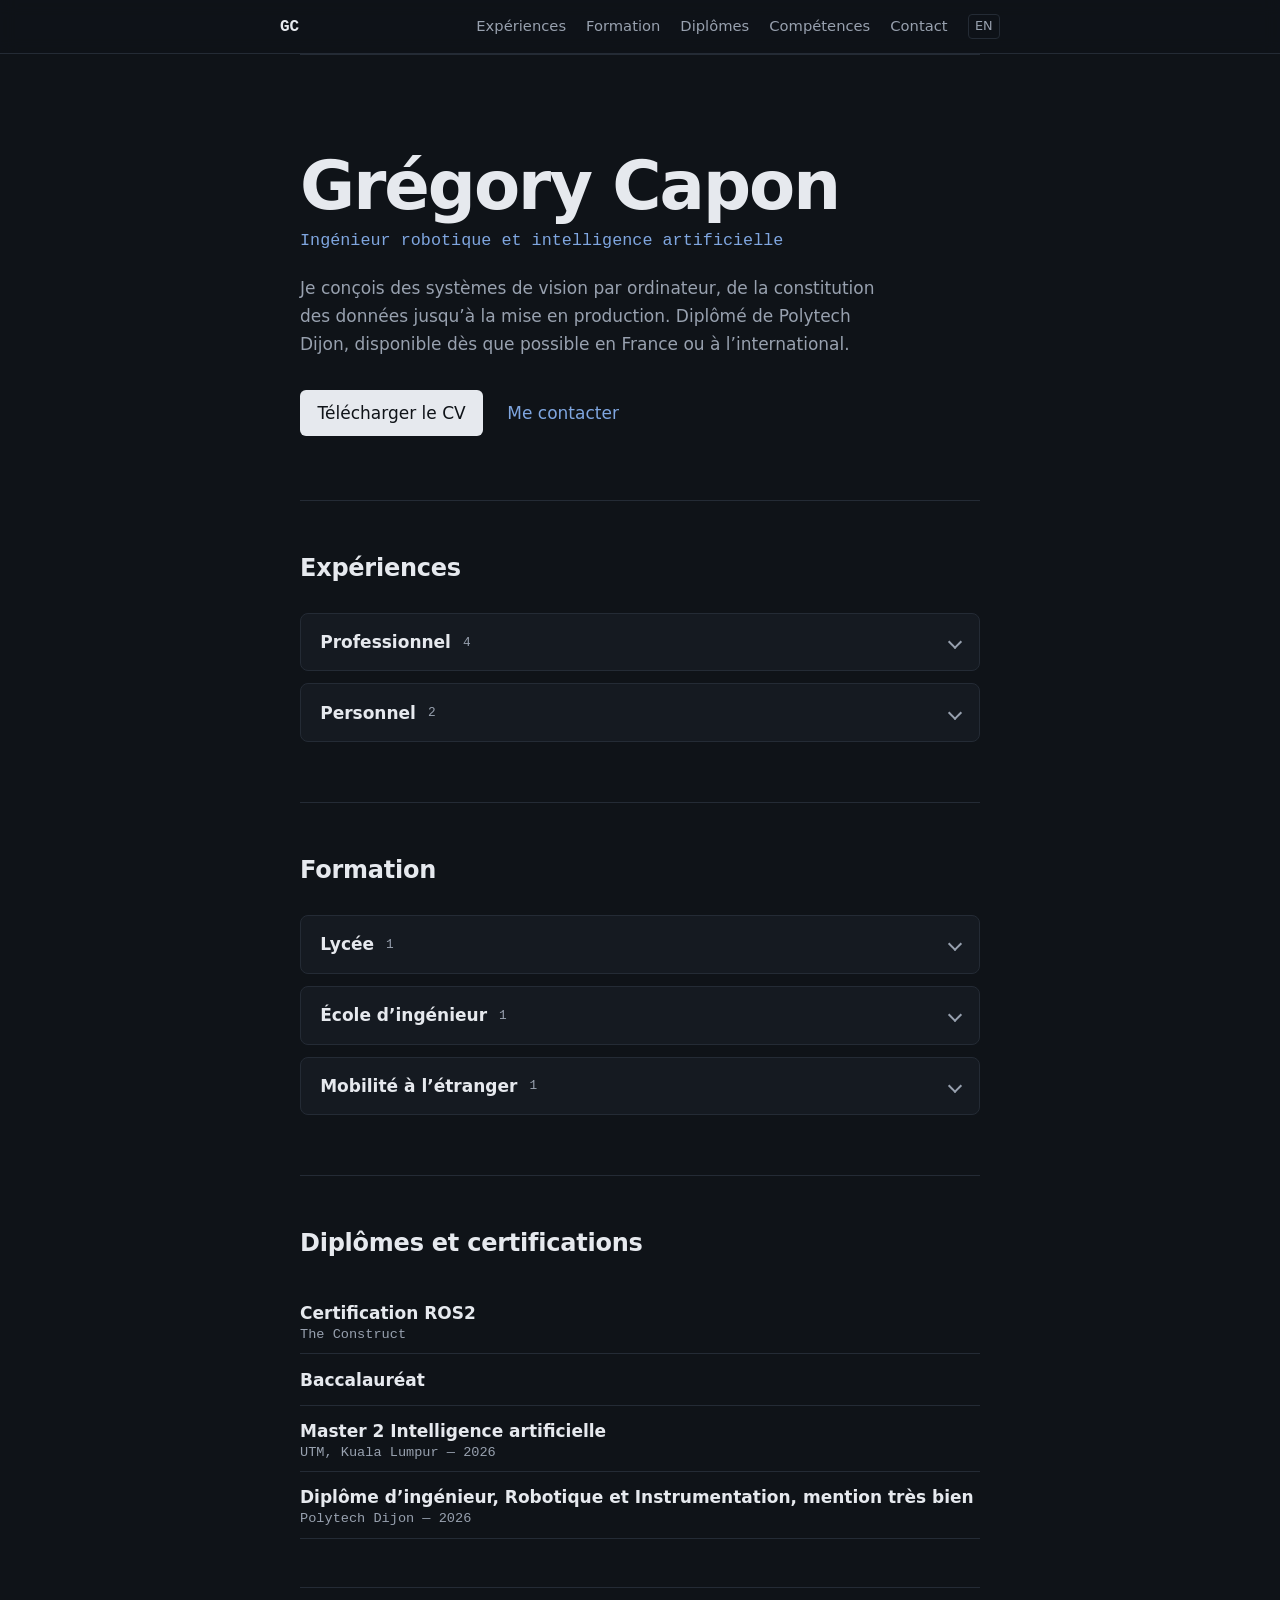
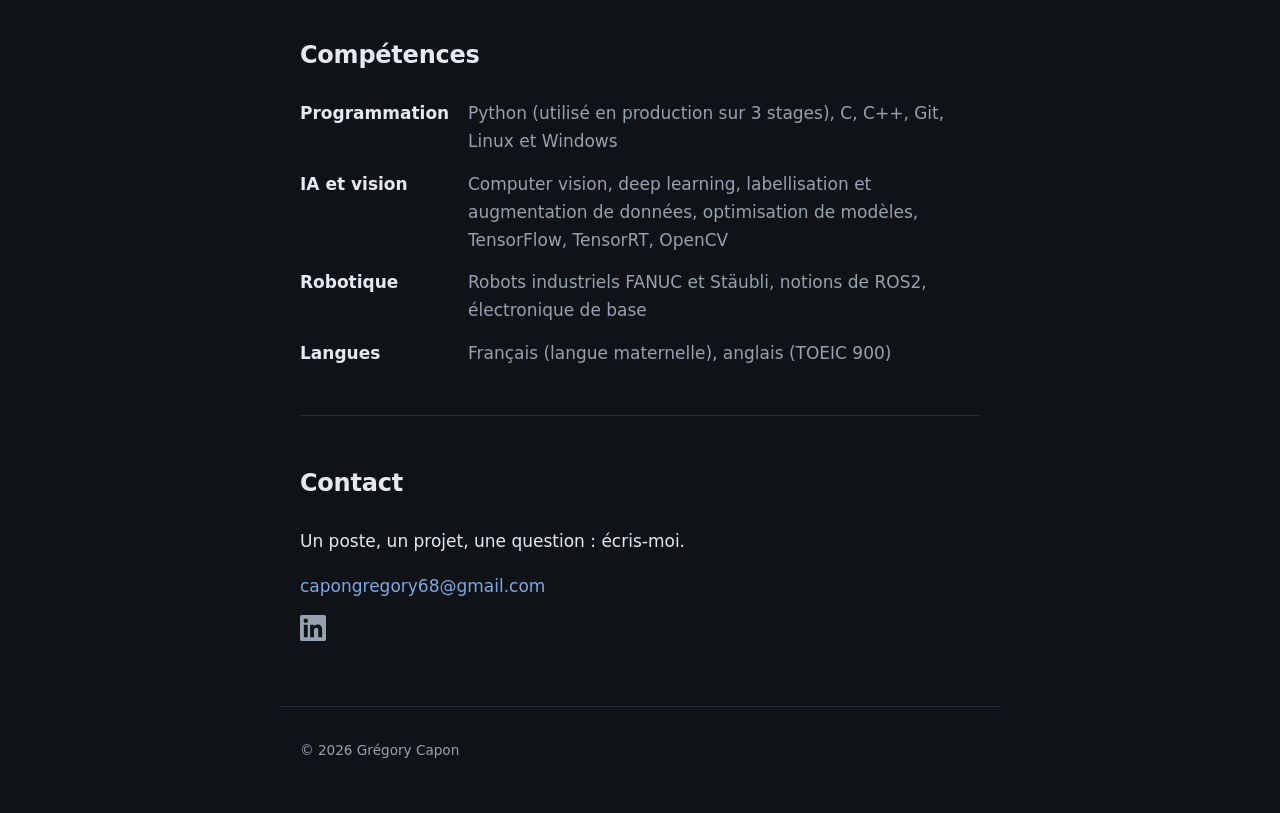
==== index.html @ 6e77f7da "Add files via upload" ====
<!DOCTYPE html>
<html lang="fr">
<head>
<meta charset="utf-8">
<meta name="viewport" content="width=device-width, initial-scale=1">
<title>Grégory Capon — Ingénieur robotique et IA</title>
<meta name="description" content="Portfolio de Grégory Capon, ingénieur en robotique et intelligence artificielle, spécialisé en vision par ordinateur.">
<meta name="color-scheme" content="dark">
<link rel="stylesheet" href="style.css">
</head>
<body>
<header class="bar">
  <a class="brand" href="#top">GC</a>
  <nav>
    <a href="#experiences">Expériences</a>
    <a href="#formation">Formation</a>
    <a href="#diplomes">Diplômes</a>
    <a href="#competences">Compétences</a>
    <a href="#contact">Contact</a>
    <a class="lang" href="en/" hreflang="en" title="English version">EN</a>
  </nav>
</header>
<main id="top">
  <section class="hero">
    <h1>Grégory Capon</h1>
    <p class="role">Ingénieur robotique et intelligence artificielle</p>
    <p class="lead">Je conçois des systèmes de vision par ordinateur, de la constitution des données jusqu’à la mise en production. Diplômé de Polytech Dijon, disponible dès que possible en France ou à l’international.</p>
    <p class="actions"><a class="btn" href="assets/cv/CV-Gregory_Capon-FR.pdf">Télécharger le CV</a><a href="#contact">Me contacter</a></p>
  </section>
  <section id="experiences"><h2>Expériences</h2><div id="exp"></div></section>
  <section id="formation"><h2>Formation</h2><div id="form"></div></section>
  <section id="diplomes"><h2>Diplômes et certifications</h2><ul class="dipl" id="dipl"></ul></section>
  <section id="competences"><h2>Compétences</h2><dl class="skills" id="skills"></dl></section>
  <section id="contact">
    <h2>Contact</h2>
    <p>Un poste, un projet, une question : écris-moi.</p>
    <p class="contact">
      <a href="mailto:capongregory68@gmail.com">capongregory68@gmail.com</a>
      <a class="icon" href="https://www.linkedin.com/in/TON-IDENTIFIANT" target="_blank" rel="noopener" aria-label="LinkedIn" title="LinkedIn">
        <svg viewBox="0 0 24 24" width="26" height="26" fill="currentColor" aria-hidden="true"><path d="M20.447 20.452h-3.554v-5.569c0-1.328-.027-3.037-1.852-3.037-1.853 0-2.136 1.445-2.136 2.939v5.667H9.351V9h3.414v1.561h.046c.477-.9 1.637-1.85 3.37-1.85 3.601 0 4.267 2.37 4.267 5.455v6.286zM5.337 7.433a2.062 2.062 0 01-2.063-2.065 2.064 2.064 0 112.063 2.065zm1.782 13.019H3.555V9h3.564v11.452zM22.225 0H1.771C.792 0 0 .774 0 1.729v20.542C0 23.227.792 24 1.771 24h20.451C23.2 24 24 23.227 24 22.271V1.729C24 .774 23.2 0 22.222 0h.003z"/></svg>
      </a>
    </p>
  </section>
</main>
<footer>© 2026 Grégory Capon</footer>
<script src="data.js"></script>
<script src="app.js"></script>
</body>
</html>
---- style.css ----
:root{color-scheme:dark;--bg:#0f1318;--ink:#e6e9ee;--mute:#98a1af;--line:#242b35;--acc:#7fa6e0;--card:#151a21}
*{box-sizing:border-box}
html{scroll-behavior:smooth;scroll-padding-top:4rem}
body{margin:0;background:var(--bg);color:var(--ink);font:17px/1.65 system-ui,-apple-system,"Segoe UI",Roboto,sans-serif}
a{color:var(--acc);text-decoration:none}a:hover{text-decoration:underline}
:focus-visible{outline:2px solid var(--acc);outline-offset:3px}
.bar{position:sticky;top:0;z-index:5;display:flex;justify-content:space-between;align-items:center;gap:1rem;padding:.9rem max(1.25rem,calc(50% - 360px));background:color-mix(in srgb,var(--bg) 88%,transparent);backdrop-filter:blur(8px);border-bottom:1px solid var(--line)}
.brand{font:600 1rem ui-monospace,SFMono-Regular,Menlo,monospace;color:var(--ink)}
nav{display:flex;flex-wrap:wrap;gap:.4rem 1.25rem;font-size:.92rem}
nav .lang{border:1px solid var(--line);border-radius:4px;padding:0 .4rem;font-size:.8rem}
nav a{color:var(--mute)}nav a:hover{color:var(--ink);text-decoration:none}
main,footer{max-width:720px;margin:0 auto;padding:0 1.25rem}
.hero{padding:6rem 0 4rem}
h1{font-size:clamp(2.6rem,8vw,4.2rem);line-height:1.05;letter-spacing:-.03em;margin:0 0 .6rem;font-weight:700}
.role{font:500 1.05rem ui-monospace,SFMono-Regular,Menlo,monospace;color:var(--acc);margin:0 0 1.5rem}
.lead{max-width:34em;color:var(--mute);margin:0 0 2rem}
.actions{display:flex;gap:1.5rem;align-items:center;margin:0}
.btn{background:var(--ink);color:var(--bg);padding:.55rem 1.1rem;border-radius:6px;font-weight:500}.btn:hover{text-decoration:none;opacity:.88}
section{padding:3rem 0;border-top:1px solid var(--line)}
h2{font-size:1.5rem;letter-spacing:-.01em;margin:0 0 1.5rem}
.group{border:1px solid var(--line);border-radius:8px;margin-bottom:.75rem;background:var(--card)}
.group>summary{list-style:none;cursor:pointer;display:flex;align-items:center;gap:.75rem;padding:.9rem 1.2rem;font-weight:600}
.group>summary::-webkit-details-marker{display:none}
.group>summary::after{content:"";margin-left:auto;width:.5rem;height:.5rem;border:solid var(--mute);border-width:0 2px 2px 0;transform:rotate(45deg);transition:transform .2s}
.group[open]>summary::after{transform:rotate(-135deg)}
.count{font:.8rem ui-monospace,SFMono-Regular,Menlo,monospace;color:var(--mute);font-weight:400}
.rail{list-style:none;margin:0 1.2rem 1.2rem;padding:0 0 0 1.5rem;border-left:1px solid var(--line)}
.rail>li{position:relative;margin-top:1rem}
.rail>li::before{content:"";position:absolute;left:calc(-1.5rem - 4px);top:1.35rem;width:7px;height:7px;border-radius:50%;background:var(--acc)}
.card{display:block;background:var(--bg);border:1px solid var(--line);border-radius:8px;padding:1rem 1.2rem;color:var(--ink)}
a.card:hover{border-color:var(--acc);text-decoration:none}
.card img{width:100%;max-height:200px;object-fit:cover;border-radius:6px;margin-bottom:.8rem}
.card h3{margin:0;font-size:1.08rem;font-weight:600}
.meta{font:.85rem ui-monospace,SFMono-Regular,Menlo,monospace;color:var(--mute);margin:.15rem 0 .5rem}
.sum{margin:0;color:var(--mute);font-size:.97rem}
.card ul.pts{margin:.6rem 0 0;padding-left:1.1rem;color:var(--mute);font-size:.95rem}
.more{display:inline-block;margin-top:.6rem;font-size:.9rem;color:var(--acc)}
.tags{display:flex;flex-wrap:wrap;gap:.4rem;margin:.8rem 0 0;padding:0;list-style:none}
.tags li{font:.78rem ui-monospace,SFMono-Regular,Menlo,monospace;border:1px solid var(--line);border-radius:4px;padding:.05rem .5rem;color:var(--mute)}
.dipl{list-style:none;margin:0;padding:0}
.dipl li{padding:.7rem 0;border-bottom:1px solid var(--line)}
.dipl b{font-weight:600}
.dipl .meta{margin:0}
.skills{display:grid;grid-template-columns:9rem 1fr;gap:.9rem 1.5rem;margin:0}
.skills dt{font-weight:600}.skills dd{margin:0;color:var(--mute)}
.contact{display:flex;flex-direction:column;align-items:flex-start;gap:.9rem}
.icon{display:inline-flex;color:var(--mute)}.icon:hover{color:var(--acc)}
footer{padding:2rem 1.25rem 3rem;color:var(--mute);font-size:.85rem;border-top:1px solid var(--line)}
/* page projet */
.project{padding:3rem 0 2rem}
.project h1{font-size:clamp(2rem,6vw,2.8rem)}
.project .back{font-size:.92rem;color:var(--mute)}
.project h2{font-size:1.15rem;margin:2.2rem 0 .8rem}
.project p{max-width:38em}
.project ul.pts{padding-left:1.1rem}
.gallery{display:grid;grid-template-columns:repeat(auto-fit,minmax(260px,1fr));gap:1rem}
.gallery figure{margin:0}
.gallery img{width:100%;border-radius:8px;border:1px solid var(--line);display:block}
.gallery figcaption{font-size:.85rem;color:var(--mute);margin-top:.35rem}
@media (max-width:560px){.skills{grid-template-columns:1fr;gap:.2rem}.skills dd{margin-bottom:.8rem}.hero{padding-top:4rem}}
@media (prefers-reduced-motion:reduce){html{scroll-behavior:auto}.group>summary::after{transition:none}}
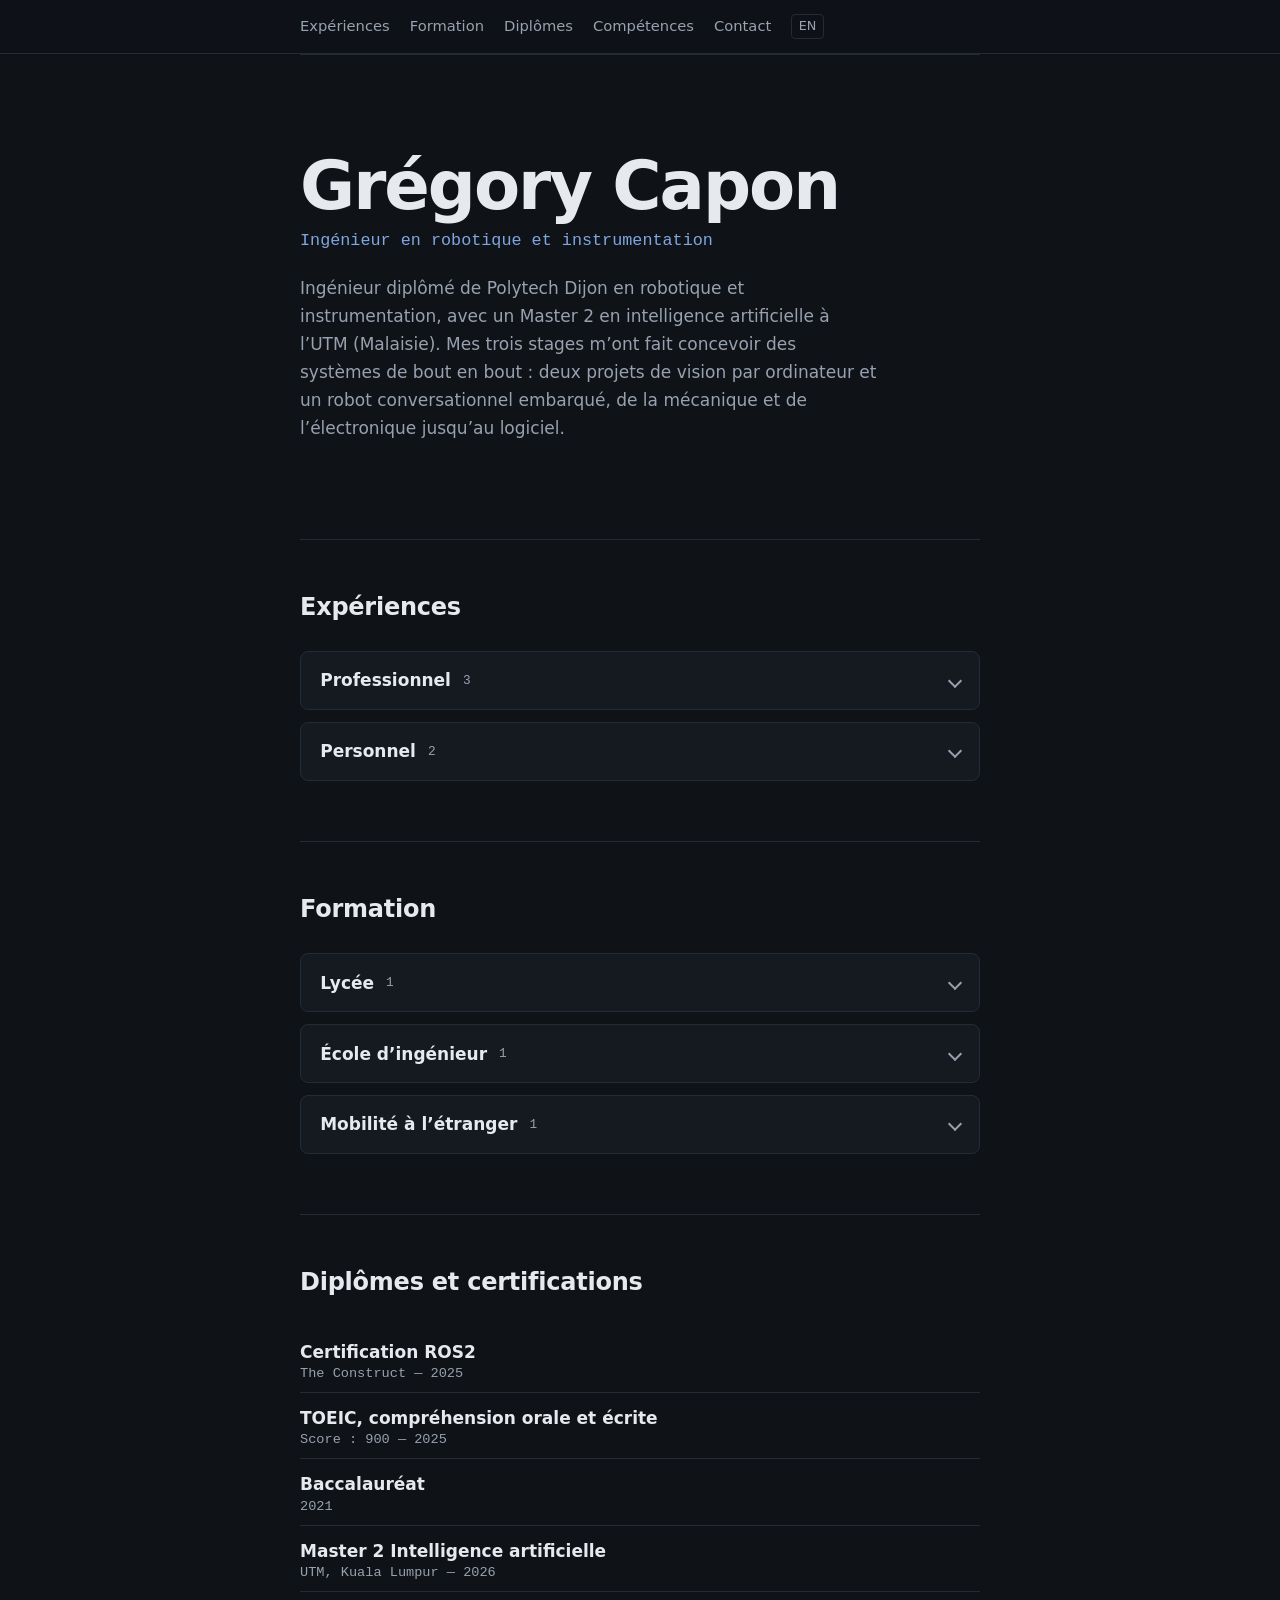
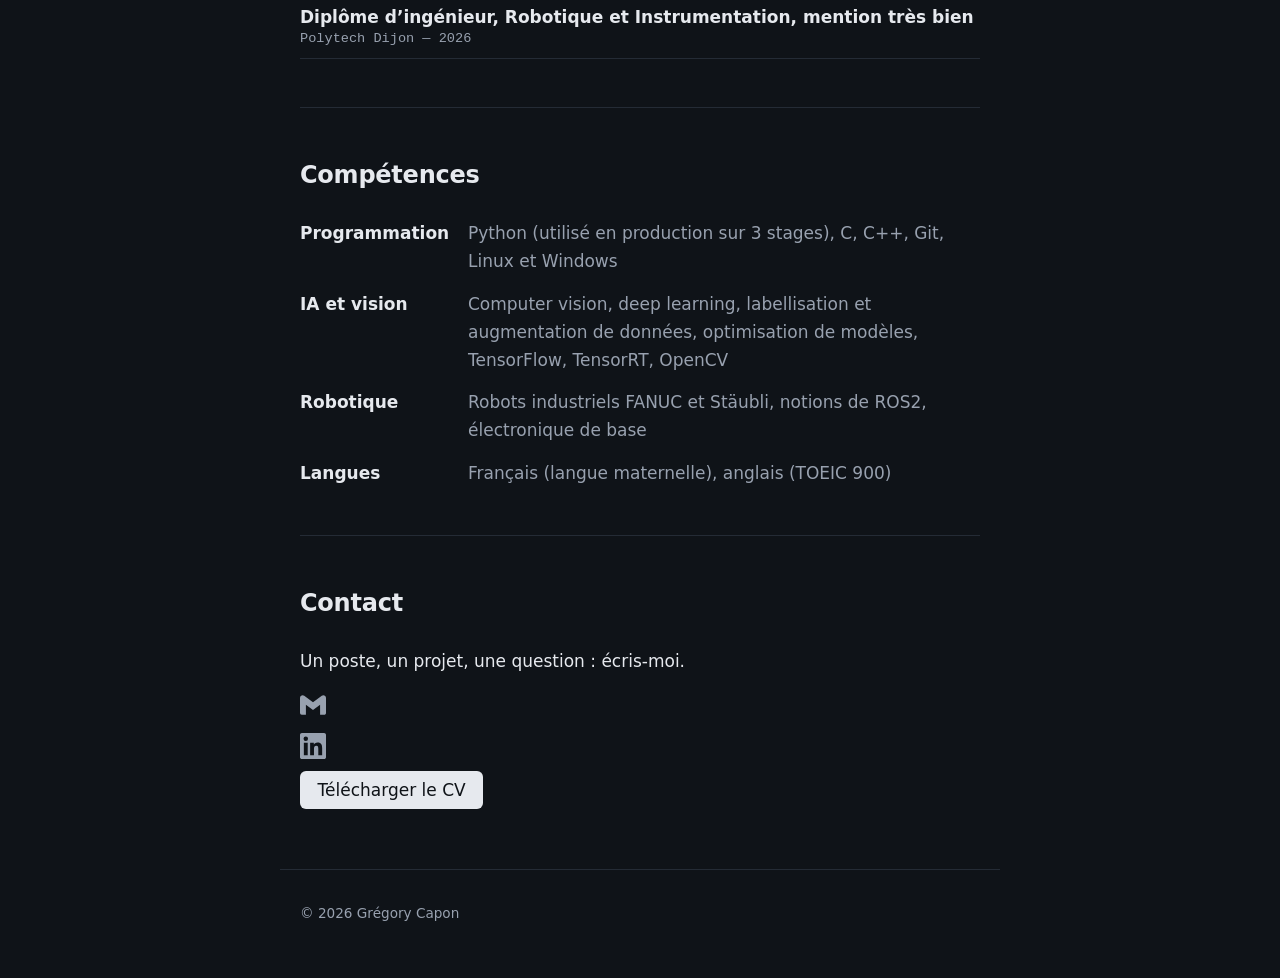
==== commit 6bd880c4: "Update index.html" ====
--- a/index.html
+++ b/index.html
@@ -3,14 +3,13 @@
 <head>
 <meta charset="utf-8">
 <meta name="viewport" content="width=device-width, initial-scale=1">
-<title>Grégory Capon — Ingénieur robotique et IA</title>
-<meta name="description" content="Portfolio de Grégory Capon, ingénieur en robotique et intelligence artificielle, spécialisé en vision par ordinateur.">
+<title>Grégory Capon — Ingénieur en robotique et instrumentation</title>
+<meta name="description" content="Portfolio de Grégory Capon, ingénieur en robotique et instrumentation avec un Master 2 en intelligence artificielle.">
 <meta name="color-scheme" content="dark">
 <link rel="stylesheet" href="style.css">
 </head>
 <body>
 <header class="bar">
-  <a class="brand" href="#top">GC</a>
   <nav>
     <a href="#experiences">Expériences</a>
     <a href="#formation">Formation</a>
@@ -23,9 +22,8 @@
 <main id="top">
   <section class="hero">
     <h1>Grégory Capon</h1>
-    <p class="role">Ingénieur robotique et intelligence artificielle</p>
-    <p class="lead">Je conçois des systèmes de vision par ordinateur, de la constitution des données jusqu’à la mise en production. Diplômé de Polytech Dijon, disponible dès que possible en France ou à l’international.</p>
-    <p class="actions"><a class="btn" href="assets/cv/CV-Gregory_Capon-FR.pdf">Télécharger le CV</a><a href="#contact">Me contacter</a></p>
+    <p class="role">Ingénieur en robotique et instrumentation</p>
+    <p class="lead">Ingénieur diplômé de Polytech Dijon en robotique et instrumentation, avec un Master 2 en intelligence artificielle à l’UTM (Malaisie). Mes trois stages m’ont fait concevoir des systèmes de bout en bout : deux projets de vision par ordinateur et un robot conversationnel embarqué, de la mécanique et de l’électronique jusqu’au logiciel.</p>
   </section>
   <section id="experiences"><h2>Expériences</h2><div id="exp"></div></section>
   <section id="formation"><h2>Formation</h2><div id="form"></div></section>
@@ -35,11 +33,10 @@
     <h2>Contact</h2>
     <p>Un poste, un projet, une question : écris-moi.</p>
     <p class="contact">
-      <a href="mailto:capongregory68@gmail.com">capongregory68@gmail.com</a>
-      <a class="icon" href="https://www.linkedin.com/in/TON-IDENTIFIANT" target="_blank" rel="noopener" aria-label="LinkedIn" title="LinkedIn">
-        <svg viewBox="0 0 24 24" width="26" height="26" fill="currentColor" aria-hidden="true"><path d="M20.447 20.452h-3.554v-5.569c0-1.328-.027-3.037-1.852-3.037-1.853 0-2.136 1.445-2.136 2.939v5.667H9.351V9h3.414v1.561h.046c.477-.9 1.637-1.85 3.37-1.85 3.601 0 4.267 2.37 4.267 5.455v6.286zM5.337 7.433a2.062 2.062 0 01-2.063-2.065 2.064 2.064 0 112.063 2.065zm1.782 13.019H3.555V9h3.564v11.452zM22.225 0H1.771C.792 0 0 .774 0 1.729v20.542C0 23.227.792 24 1.771 24h20.451C23.2 24 24 23.227 24 22.271V1.729C24 .774 23.2 0 22.222 0h.003z"/></svg>
-      </a>
+      <a class="icon" id="mail" data-tip="capongregory68@gmail.com" href="mailto:capongregory68@gmail.com" target="_blank" rel="noopener" aria-label="Écrire un e-mail"><svg viewBox="0 0 24 24" width="26" height="26" fill="currentColor" aria-hidden="true"><path d="M24 5.457v13.909c0 .904-.732 1.636-1.636 1.636h-3.819V11.73L12 16.64l-6.545-4.91v9.273H1.636A1.636 1.636 0 0 1 0 19.366V5.457c0-2.023 2.309-3.178 3.927-1.964L5.455 4.64 12 9.548l6.545-4.91 1.528-1.145C21.69 2.28 24 3.434 24 5.457z"/></svg></a>
+      <a class="icon" id="linkedin" data-tip="LinkedIn" href="#" target="_blank" rel="noopener" aria-label="LinkedIn" hidden><svg viewBox="0 0 24 24" width="26" height="26" fill="currentColor" aria-hidden="true"><path d="M20.447 20.452h-3.554v-5.569c0-1.328-.027-3.037-1.852-3.037-1.853 0-2.136 1.445-2.136 2.939v5.667H9.351V9h3.414v1.561h.046c.477-.9 1.637-1.85 3.37-1.85 3.601 0 4.267 2.37 4.267 5.455v6.286zM5.337 7.433a2.062 2.062 0 01-2.063-2.065 2.064 2.064 0 112.063 2.065zm1.782 13.019H3.555V9h3.564v11.452zM22.225 0H1.771C.792 0 0 .774 0 1.729v20.542C0 23.227.792 24 1.771 24h20.451C23.2 24 24 23.227 24 22.271V1.729C24 .774 23.2 0 22.222 0h.003z"/></svg></a>
     </p>
+    <p><a class="btn" id="cv" href="assets/cv/CV-Gregory_Capon-FR.pdf">Télécharger le CV</a></p>
   </section>
 </main>
 <footer>© 2026 Grégory Capon</footer>
--- a/style.css
+++ b/style.css
@@ -4,12 +4,14 @@
 body{margin:0;background:var(--bg);color:var(--ink);font:17px/1.65 system-ui,-apple-system,"Segoe UI",Roboto,sans-serif}
 a{color:var(--acc);text-decoration:none}a:hover{text-decoration:underline}
 :focus-visible{outline:2px solid var(--acc);outline-offset:3px}
-.bar{position:sticky;top:0;z-index:5;display:flex;justify-content:space-between;align-items:center;gap:1rem;padding:.9rem max(1.25rem,calc(50% - 360px));background:color-mix(in srgb,var(--bg) 88%,transparent);backdrop-filter:blur(8px);border-bottom:1px solid var(--line)}
+.bar{position:sticky;top:0;z-index:5;display:flex;justify-content:space-between;align-items:center;gap:1rem;padding:.9rem max(1.25rem,calc(50% - var(--w)/2 + 1.25rem));background:color-mix(in srgb,var(--bg) 88%,transparent);backdrop-filter:blur(8px);border-bottom:1px solid var(--line)}
 .brand{font:600 1rem ui-monospace,SFMono-Regular,Menlo,monospace;color:var(--ink)}
 nav{display:flex;flex-wrap:wrap;gap:.4rem 1.25rem;font-size:.92rem}
 nav .lang{border:1px solid var(--line);border-radius:4px;padding:0 .4rem;font-size:.8rem}
 nav a{color:var(--mute)}nav a:hover{color:var(--ink);text-decoration:none}
-main,footer{max-width:720px;margin:0 auto;padding:0 1.25rem}
+:root{--w:720px}
+.proj{--w:clamp(720px,70vw,1300px)}
+main,footer{max-width:var(--w);margin:0 auto;padding:0 1.25rem}
 .hero{padding:6rem 0 4rem}
 h1{font-size:clamp(2.6rem,8vw,4.2rem);line-height:1.05;letter-spacing:-.03em;margin:0 0 .6rem;font-weight:700}
 .role{font:500 1.05rem ui-monospace,SFMono-Regular,Menlo,monospace;color:var(--acc);margin:0 0 1.5rem}
@@ -29,7 +31,6 @@
 .rail>li::before{content:"";position:absolute;left:calc(-1.5rem - 4px);top:1.35rem;width:7px;height:7px;border-radius:50%;background:var(--acc)}
 .card{display:block;background:var(--bg);border:1px solid var(--line);border-radius:8px;padding:1rem 1.2rem;color:var(--ink)}
 a.card:hover{border-color:var(--acc);text-decoration:none}
-.card img{width:100%;max-height:200px;object-fit:cover;border-radius:6px;margin-bottom:.8rem}
 .card h3{margin:0;font-size:1.08rem;font-weight:600}
 .meta{font:.85rem ui-monospace,SFMono-Regular,Menlo,monospace;color:var(--mute);margin:.15rem 0 .5rem}
 .sum{margin:0;color:var(--mute);font-size:.97rem}
@@ -47,15 +48,59 @@
 .icon{display:inline-flex;color:var(--mute)}.icon:hover{color:var(--acc)}
 footer{padding:2rem 1.25rem 3rem;color:var(--mute);font-size:.85rem;border-top:1px solid var(--line)}
 /* page projet */
-.project{padding:3rem 0 2rem}
+.project{padding:3rem 1.25rem 2rem}
 .project h1{font-size:clamp(2rem,6vw,2.8rem)}
 .project .back{font-size:.92rem;color:var(--mute)}
 .project h2{font-size:1.15rem;margin:2.2rem 0 .8rem}
-.project p{max-width:38em}
+.project p{max-width:75ch}
 .project ul.pts{padding-left:1.1rem}
-.gallery{display:grid;grid-template-columns:repeat(auto-fit,minmax(260px,1fr));gap:1rem}
+.gallery{display:grid;gap:1.75rem;margin-top:1rem}
 .gallery figure{margin:0}
 .gallery img{width:100%;border-radius:8px;border:1px solid var(--line);display:block}
-.gallery figcaption{font-size:.85rem;color:var(--mute);margin-top:.35rem}
+.gallery figcaption{font-size:.9rem;color:var(--mute);margin-top:.5rem}
+.gallery figcaption b{display:block;color:var(--ink);font-weight:600}
+.metrics{display:grid;grid-template-columns:repeat(auto-fit,minmax(180px,1fr));gap:1rem;margin:1rem 0}
+.metric{border:1px solid var(--line);border-radius:8px;padding:1rem 1.2rem;background:var(--card)}
+.metric b{display:block;font:600 1.8rem ui-monospace,SFMono-Regular,Menlo,monospace;color:var(--acc)}
+.metric span{display:block;color:var(--ink)}
+.metric small{display:block;margin-top:.4rem;color:var(--mute);font-size:.82rem;line-height:1.4}
 @media (max-width:560px){.skills{grid-template-columns:1fr;gap:.2rem}.skills dd{margin-bottom:.8rem}.hero{padding-top:4rem}}
 @media (prefers-reduced-motion:reduce){html{scroll-behavior:auto}.group>summary::after{transition:none}}
+.project h3{font-size:1.02rem;margin:1.8rem 0 .6rem;color:var(--ink)}
+.project ul.pts ul{margin:.3rem 0 .5rem;padding-left:1.1rem;color:var(--mute)}
+.callout{border:1px solid var(--line);background:var(--card);border-radius:8px;padding:.2rem 1.3rem 1.1rem;margin:2rem 0}
+.callout h2,.callout h3{margin-top:1.1rem}
+.facts{display:grid;grid-template-columns:8rem 1fr;gap:.5rem 1.2rem;margin:0}
+.facts dt{font-weight:600;font-size:.92rem}.facts dd{margin:0;color:var(--mute);font-size:.95rem}
+.links{display:flex;flex-wrap:wrap;gap:.6rem;margin:1rem 0}
+.links a{border:1px solid var(--line);border-radius:6px;padding:.25rem .8rem;font-size:.9rem}
+@media (max-width:560px){.facts{grid-template-columns:1fr;gap:.1rem}.facts dd{margin-bottom:.6rem}}
+.cols{display:grid;grid-template-columns:repeat(auto-fit,minmax(240px,1fr));gap:1rem;margin:1.2rem 0}
+.col{border:1px solid var(--line);background:var(--card);border-radius:8px;padding:.1rem 1.2rem 1rem}
+.col h3{margin-top:1rem}
+code{font:.88em ui-monospace,SFMono-Regular,Menlo,monospace;background:var(--card);border:1px solid var(--line);border-radius:4px;padding:.05rem .35rem;color:var(--ink)}
+.project ul.pts{max-width:85ch}
+.gallery img{width:auto;max-width:100%;height:auto}
+.gallery .sized img{width:100%}
+.gallery iframe{width:100%;aspect-ratio:16/9;border:1px solid var(--line);border-radius:8px;display:block}
+.gallery video{width:100%;border:1px solid var(--line);border-radius:8px;background:#000;display:block}
+.metrics.two{grid-template-columns:repeat(2,1fr)}
+@media (max-width:560px){.metrics.two{grid-template-columns:1fr}}
+.gallery .sized{min-width:min(100%,260px)}
+.project p,.project ul.pts{max-width:80ch}
+.callout p,.callout ul.pts{max-width:none}
+.gallery{margin-bottom:1.75rem}
+.gallery .ctr{justify-self:center}
+.gallery .ctr figcaption{text-align:center}
+.gallery .vid{max-width:960px}
+.fcards{display:grid;grid-template-columns:repeat(2,minmax(0,1fr));gap:1rem;margin:1.5rem 0 .5rem}
+@media (max-width:700px){.fcards{grid-template-columns:1fr}}
+.fcard{border:1px solid var(--line);border-left:3px solid var(--acc);border-radius:8px;background:var(--card);padding:1rem 1.2rem}
+.fcard b{display:block;color:var(--ink);font-size:1.02rem;margin-bottom:.35rem}
+.fcard p{margin:0;color:var(--mute);font-size:.97rem;max-width:none}
+.side{display:grid;grid-template-columns:minmax(0,1fr) minmax(220px,36%);gap:2rem;align-items:start;margin-top:.5rem}
+.side .gallery{margin:0}
+@media (max-width:760px){.side{grid-template-columns:1fr}}
+@media (min-width:561px){.facts{grid-template-columns:11rem 1fr}}
+.gallery{margin-top:1.5rem}
+.card img{display:block;width:100%;height:auto;border-radius:6px;margin-bottom:.8rem}
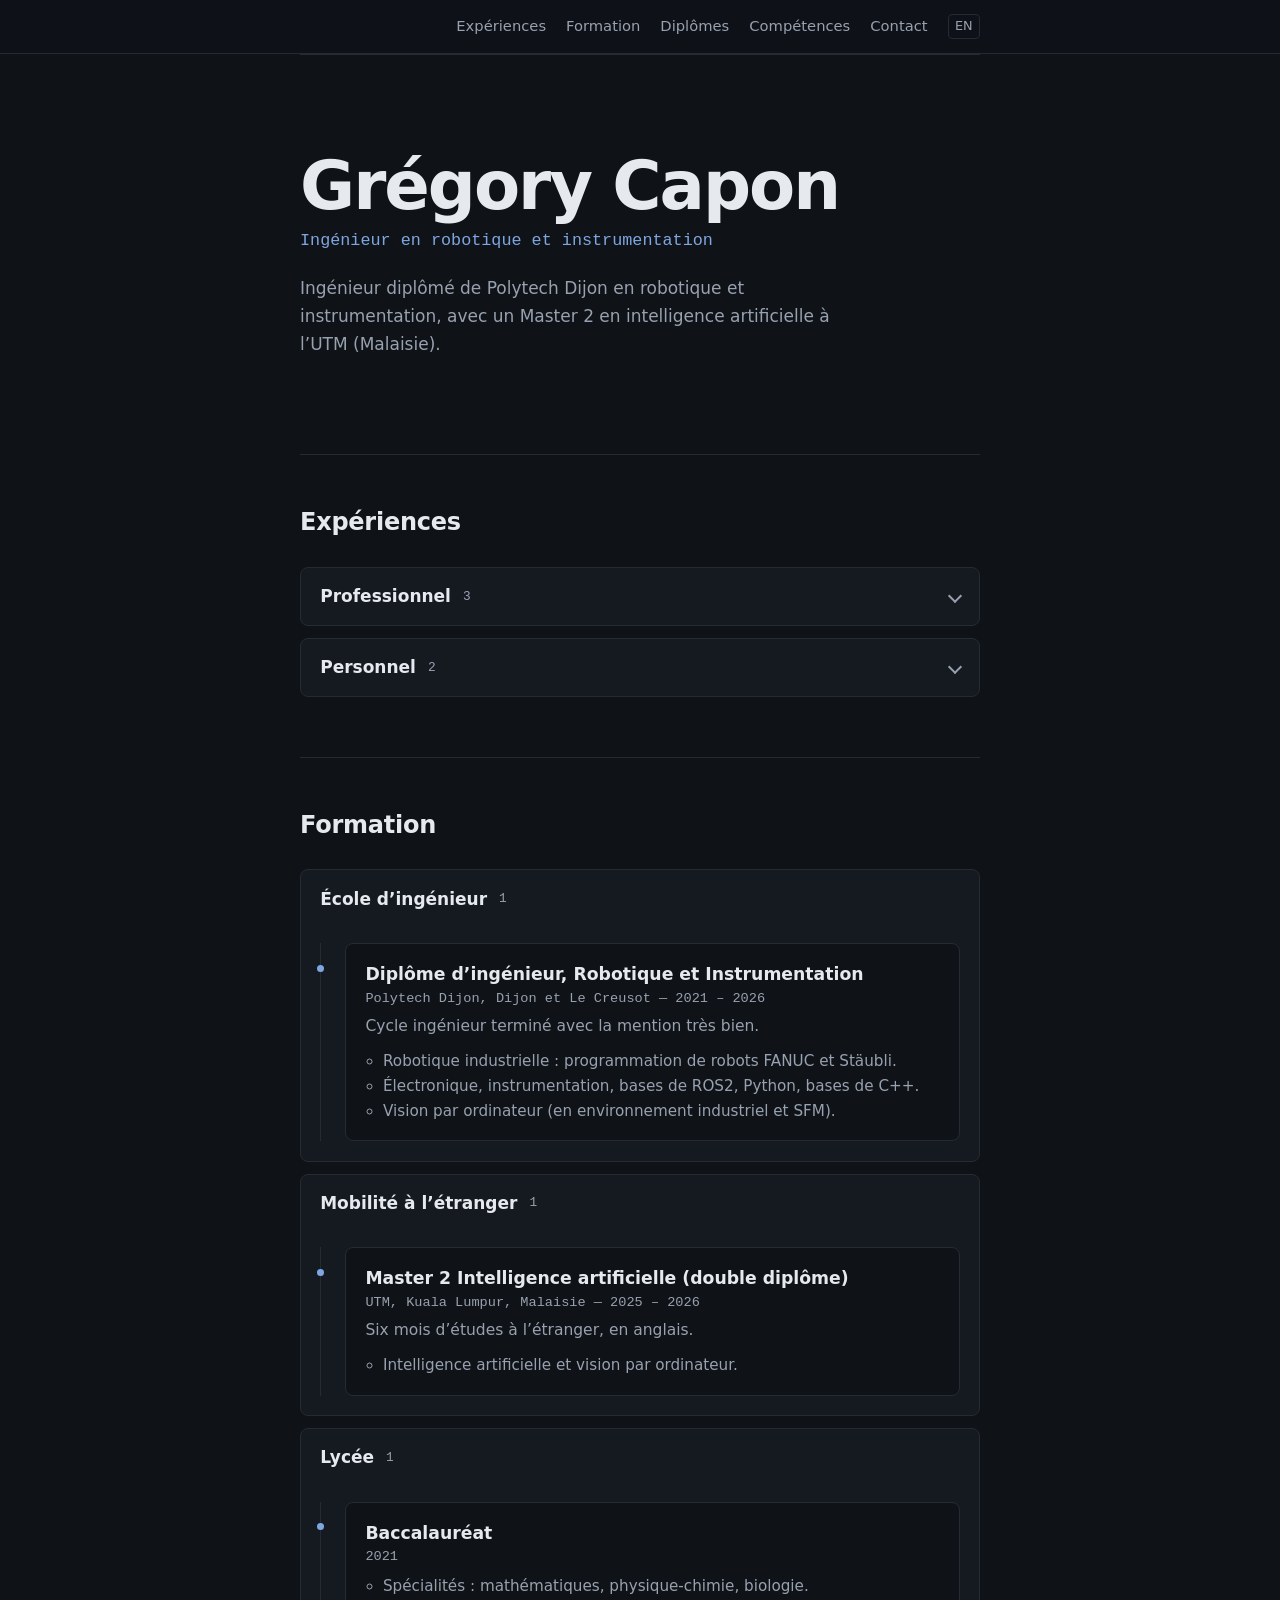
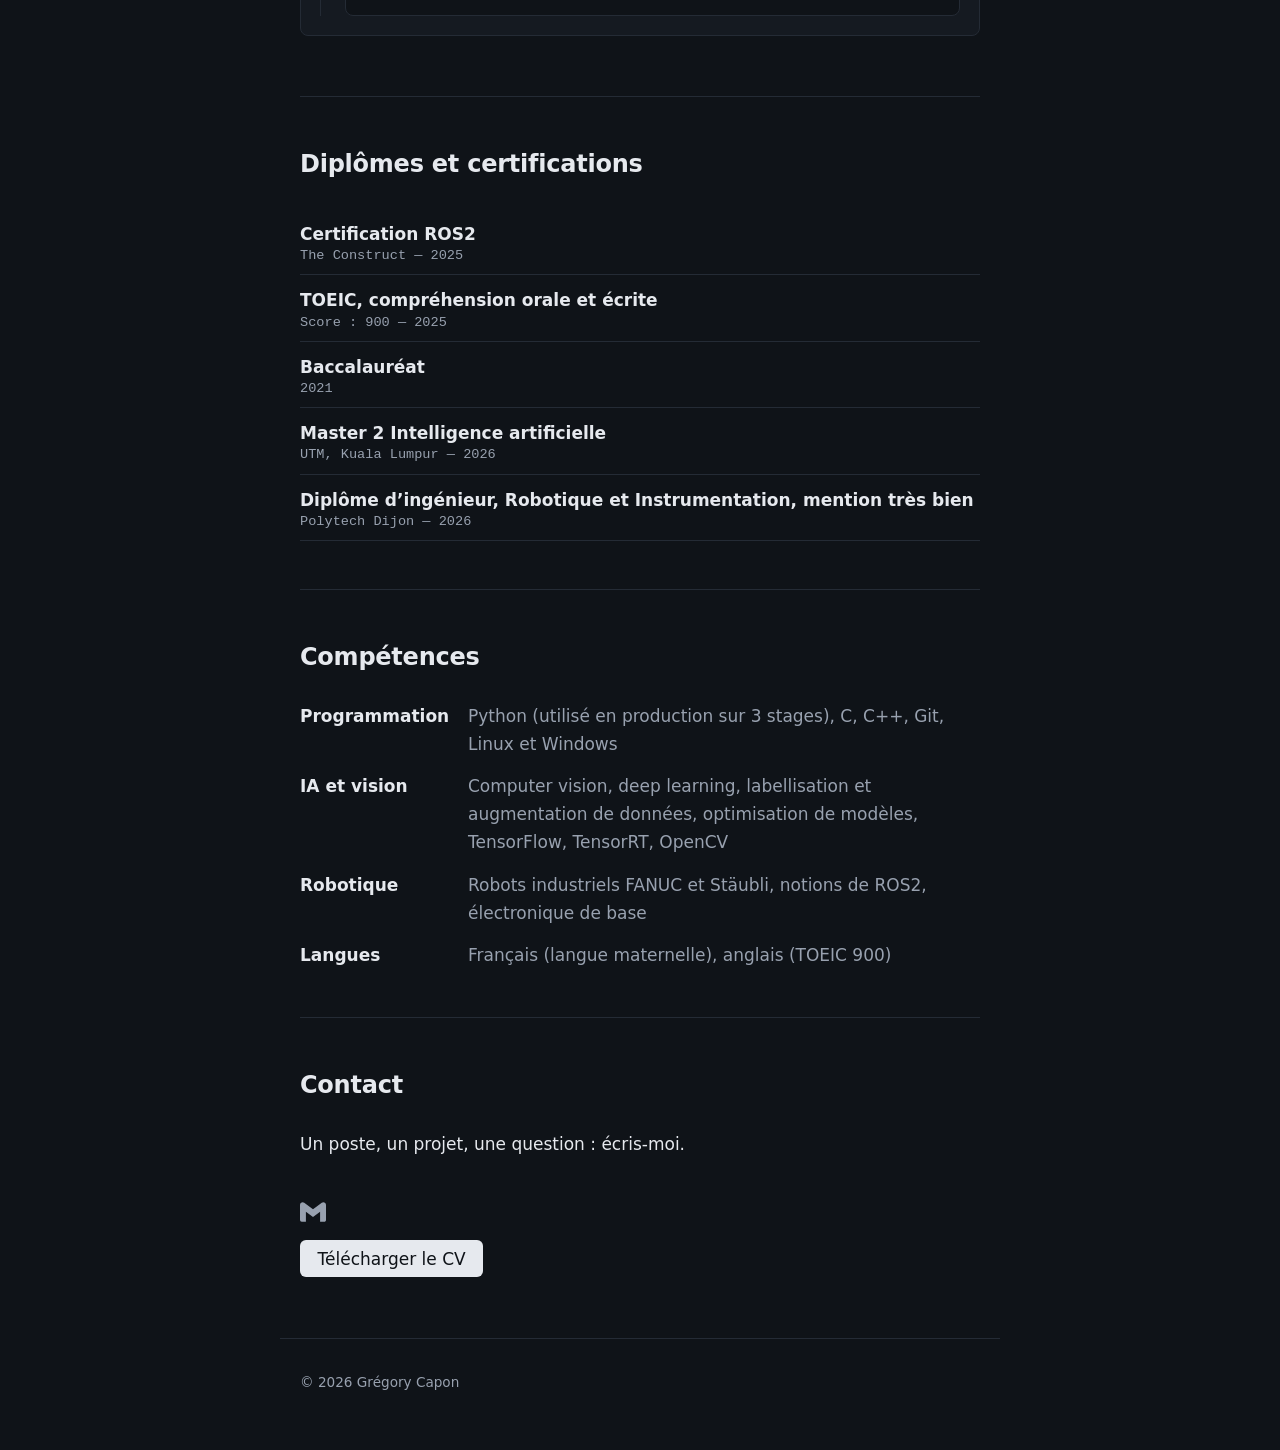
==== commit d3f37b7f: "Update index.html" ====
--- a/index.html
+++ b/index.html
@@ -23,7 +23,7 @@
   <section class="hero">
     <h1>Grégory Capon</h1>
     <p class="role">Ingénieur en robotique et instrumentation</p>
-    <p class="lead">Ingénieur diplômé de Polytech Dijon en robotique et instrumentation, avec un Master 2 en intelligence artificielle à l’UTM (Malaisie). Mes trois stages m’ont fait concevoir des systèmes de bout en bout : deux projets de vision par ordinateur et un robot conversationnel embarqué, de la mécanique et de l’électronique jusqu’au logiciel.</p>
+    <p class="lead">Ingénieur diplômé de Polytech Dijon en robotique et instrumentation, avec un Master 2 en intelligence artificielle à l’UTM (Malaisie).</p>
   </section>
   <section id="experiences"><h2>Expériences</h2><div id="exp"></div></section>
   <section id="formation"><h2>Formation</h2><div id="form"></div></section>
--- a/style.css
+++ b/style.css
@@ -44,8 +44,9 @@
 .dipl .meta{margin:0}
 .skills{display:grid;grid-template-columns:9rem 1fr;gap:.9rem 1.5rem;margin:0}
 .skills dt{font-weight:600}.skills dd{margin:0;color:var(--mute)}
-.contact{display:flex;flex-direction:column;align-items:flex-start;gap:.9rem}
-.icon{display:inline-flex;color:var(--mute)}.icon:hover{color:var(--acc)}
+.contact{display:flex;align-items:center;gap:1.4rem;margin:2.6rem 0 1.2rem}
+.icon{position:relative;display:inline-flex;color:var(--mute)}
+.icon[hidden]{display:none}.icon:hover{color:var(--acc)}
 footer{padding:2rem 1.25rem 3rem;color:var(--mute);font-size:.85rem;border-top:1px solid var(--line)}
 /* page projet */
 .project{padding:3rem 1.25rem 2rem}
@@ -104,3 +105,9 @@
 @media (min-width:561px){.facts{grid-template-columns:11rem 1fr}}
 .gallery{margin-top:1.5rem}
 .card img{display:block;width:100%;height:auto;border-radius:6px;margin-bottom:.8rem}
+.bar{flex-wrap:wrap}
+nav{margin-left:auto}
+.back-home{color:var(--mute);font-size:.92rem}.back-home:hover{color:var(--ink);text-decoration:none}
+.ghead{display:flex;align-items:center;gap:.75rem;padding:.9rem 1.2rem;font-weight:600}
+.icon::after{content:attr(data-tip);position:absolute;left:0;bottom:calc(100% + 8px);background:var(--card);color:var(--ink);border:1px solid var(--line);border-radius:6px;padding:.25rem .6rem;font-size:.85rem;white-space:nowrap;opacity:0;pointer-events:none;transition:opacity .15s}
+.icon:hover::after,.icon:focus-visible::after{opacity:1}
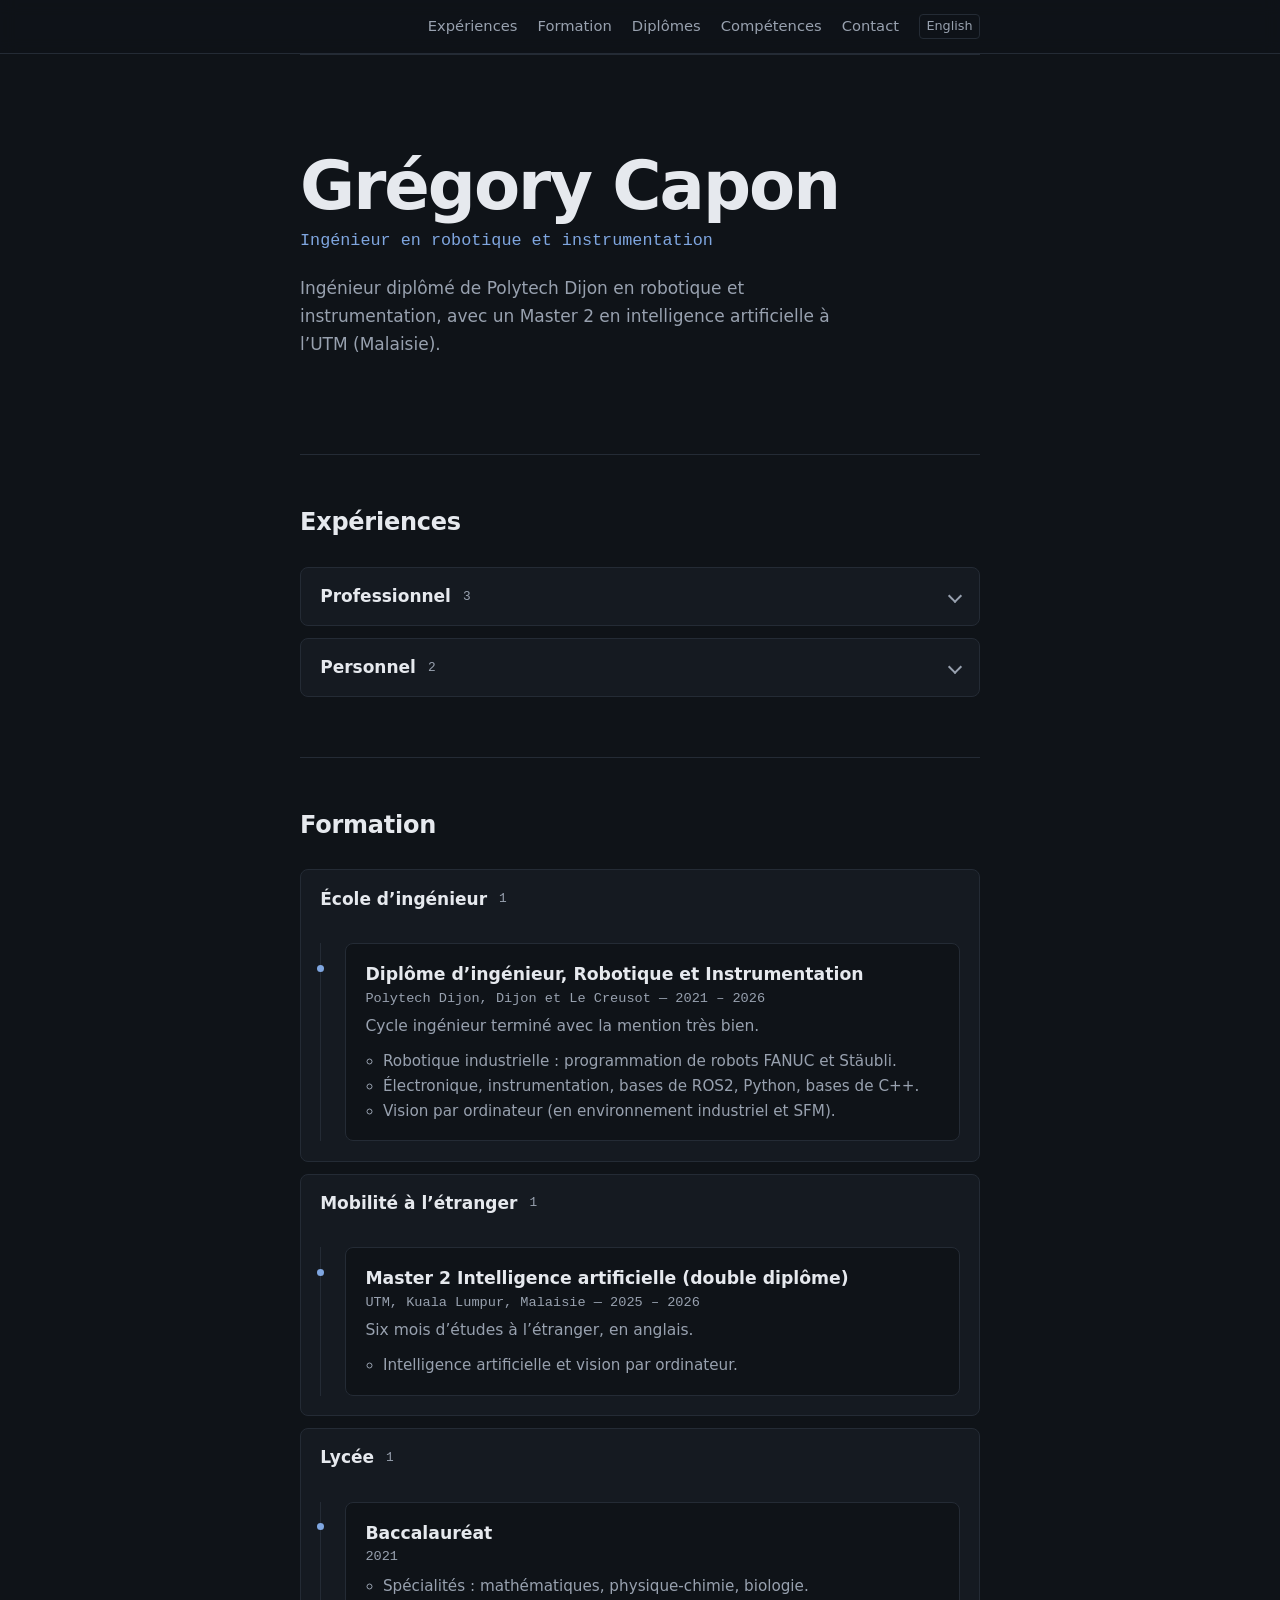
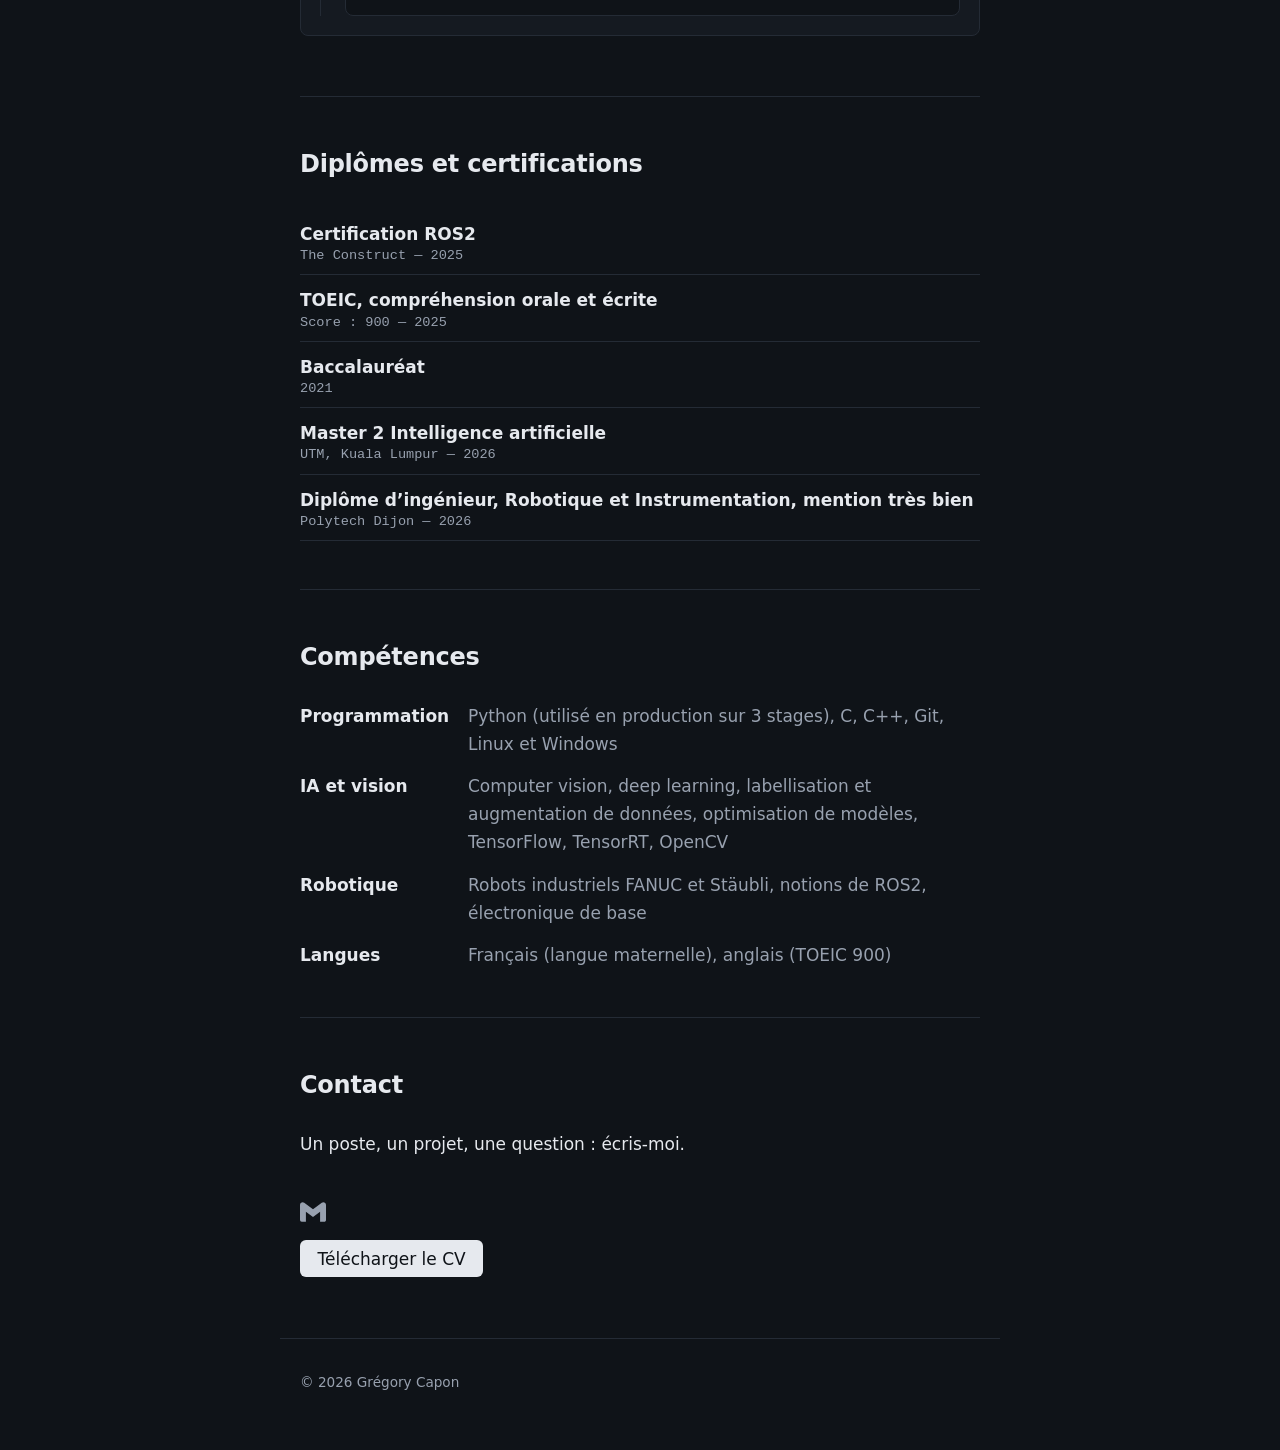
==== commit 95e09acb: "Update index.html" ====
--- a/index.html
+++ b/index.html
@@ -16,7 +16,7 @@
     <a href="#diplomes">Diplômes</a>
     <a href="#competences">Compétences</a>
     <a href="#contact">Contact</a>
-    <a class="lang" href="en/" hreflang="en" title="English version">EN</a>
+    <a class="lang" href="en/" hreflang="en" title="English version">English</a>
   </nav>
 </header>
 <main id="top">
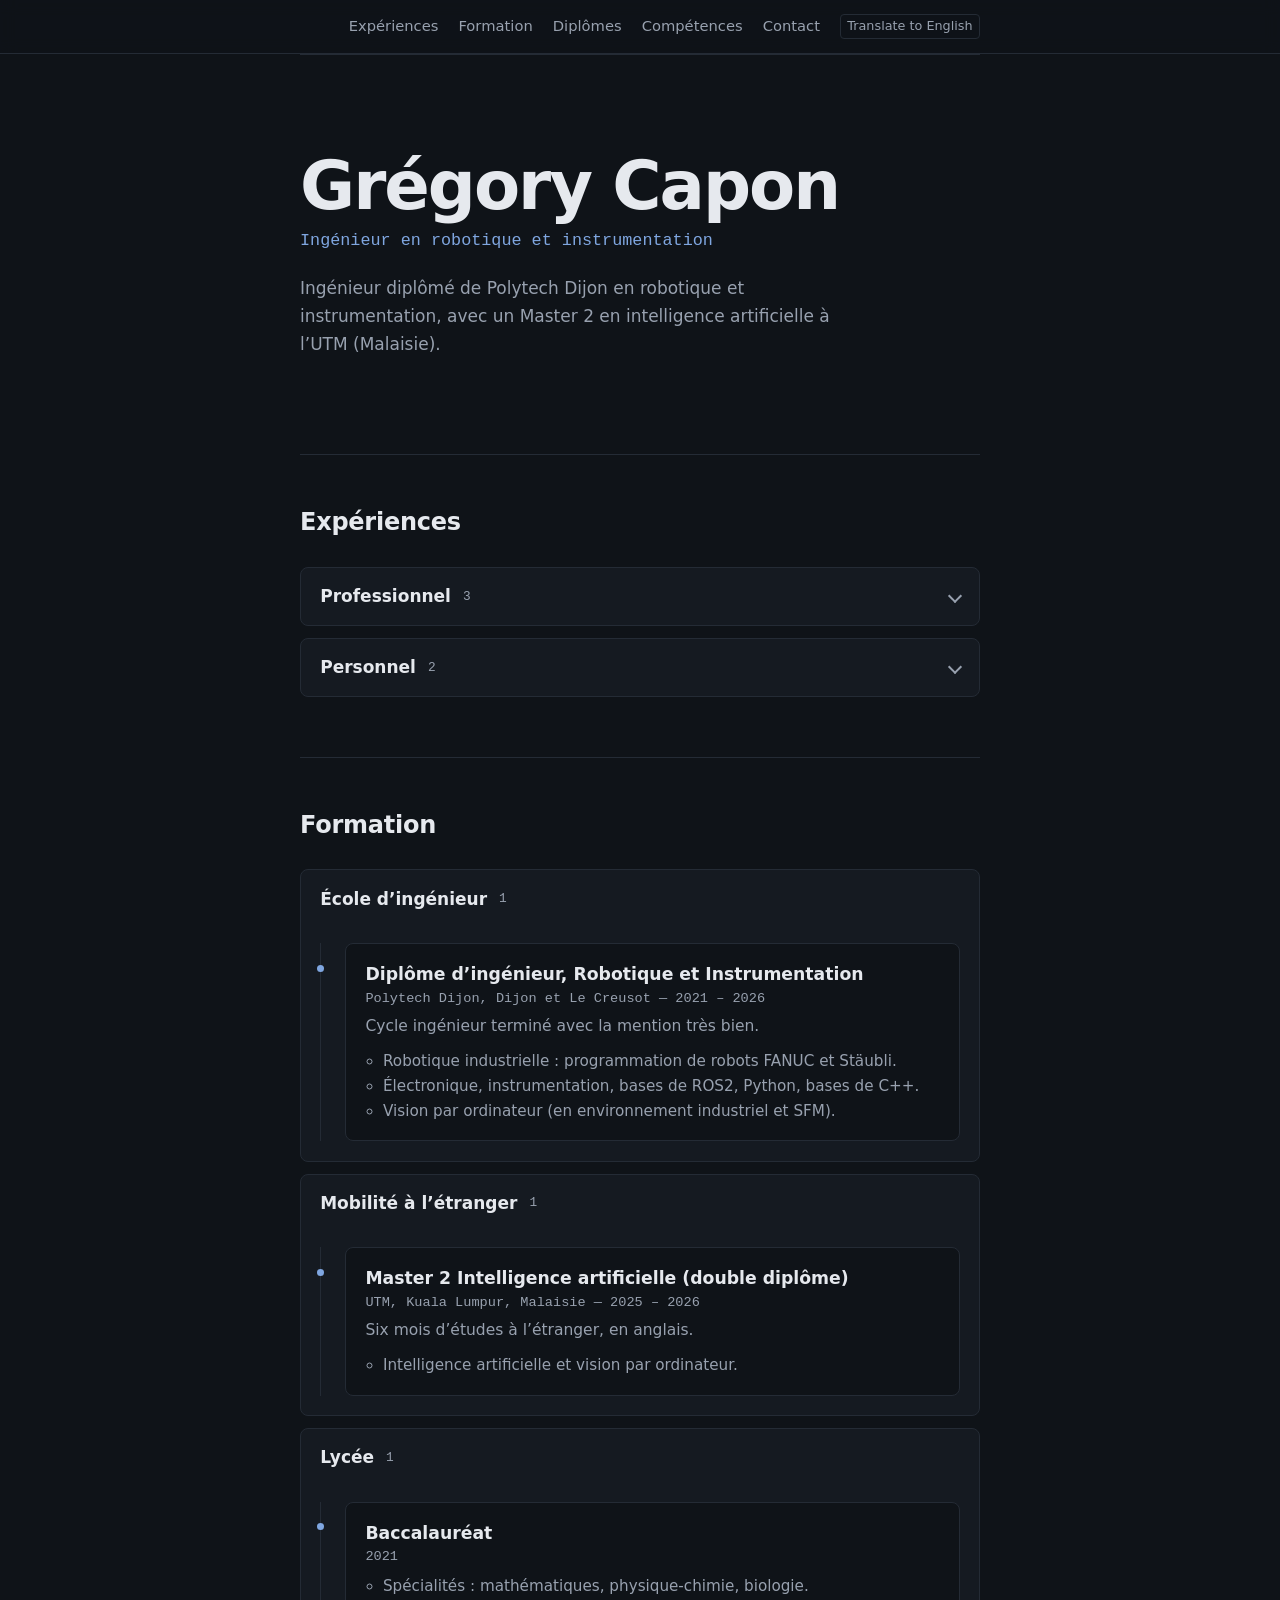
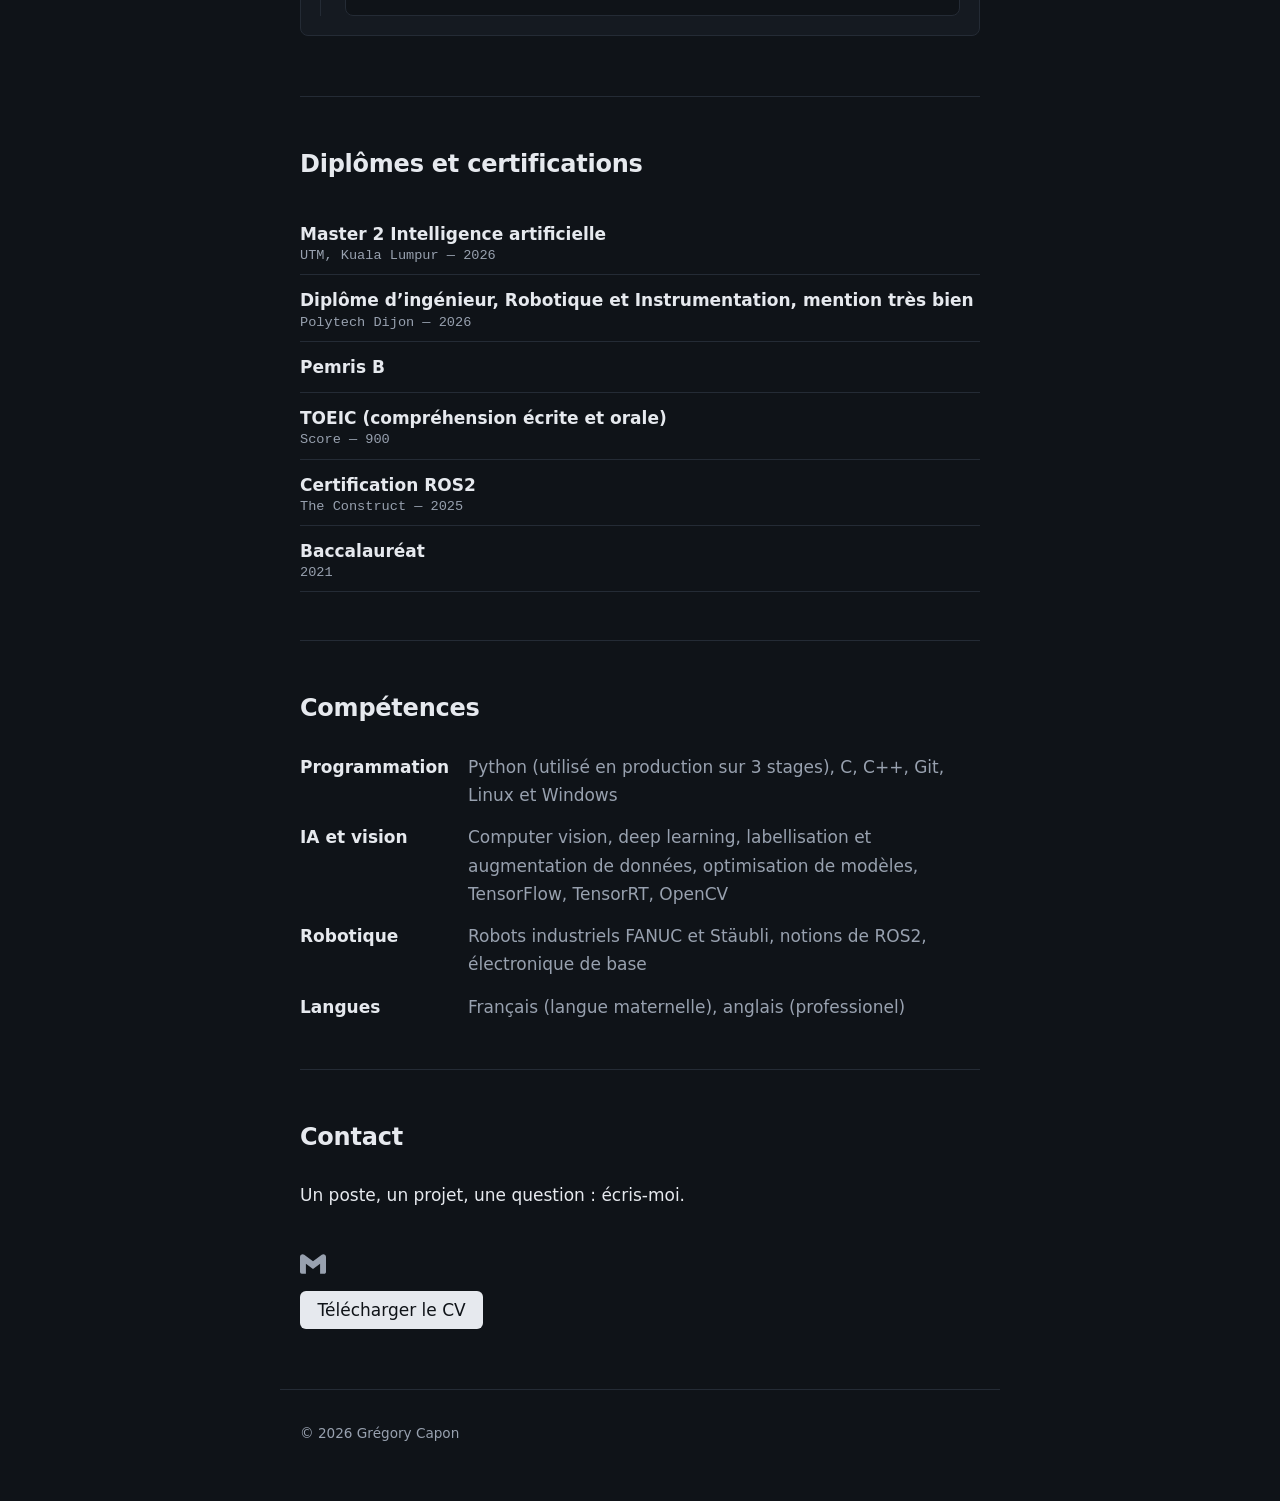
==== commit dfd02650: "Update index.html" ====
--- a/index.html
+++ b/index.html
@@ -16,7 +16,7 @@
     <a href="#diplomes">Diplômes</a>
     <a href="#competences">Compétences</a>
     <a href="#contact">Contact</a>
-    <a class="lang" href="en/" hreflang="en" title="English version">English</a>
+    <a class="lang" href="en/" hreflang="en" title="English version">Translate to English</a>
   </nav>
 </header>
 <main id="top">
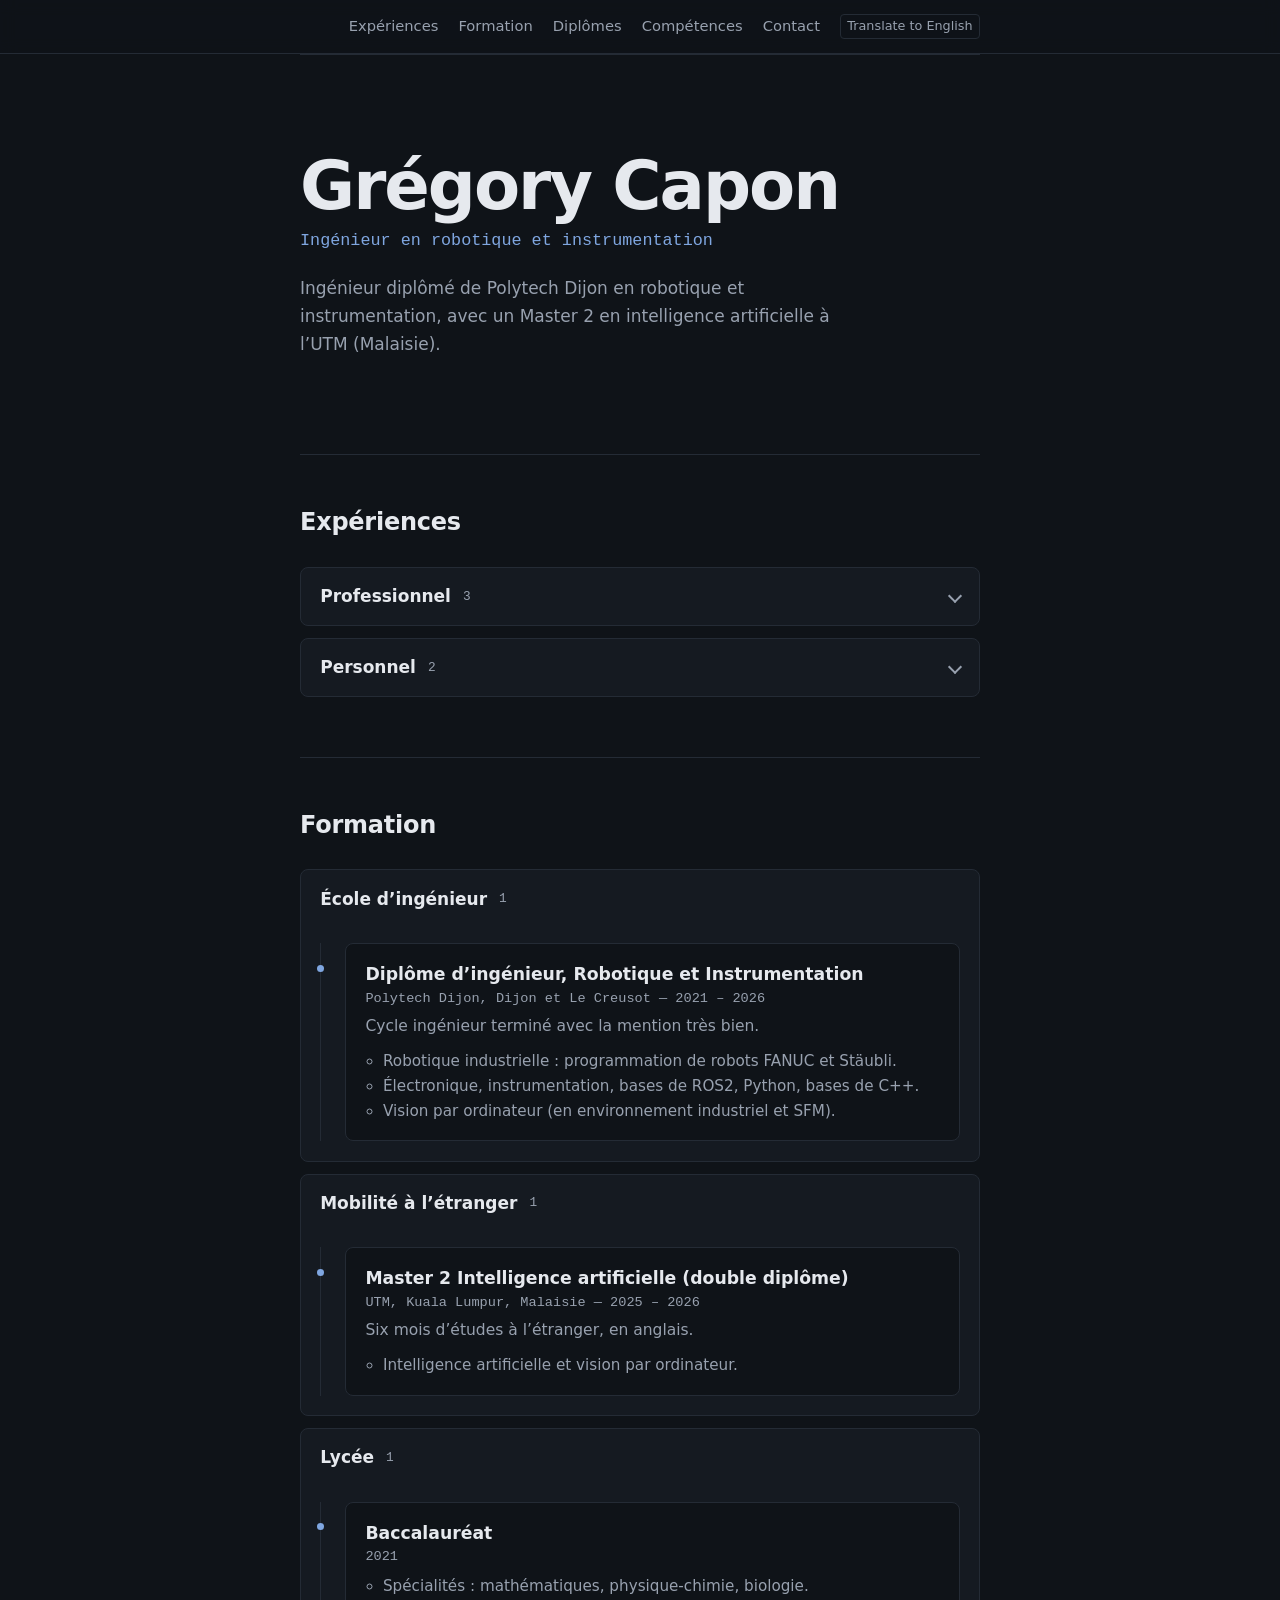
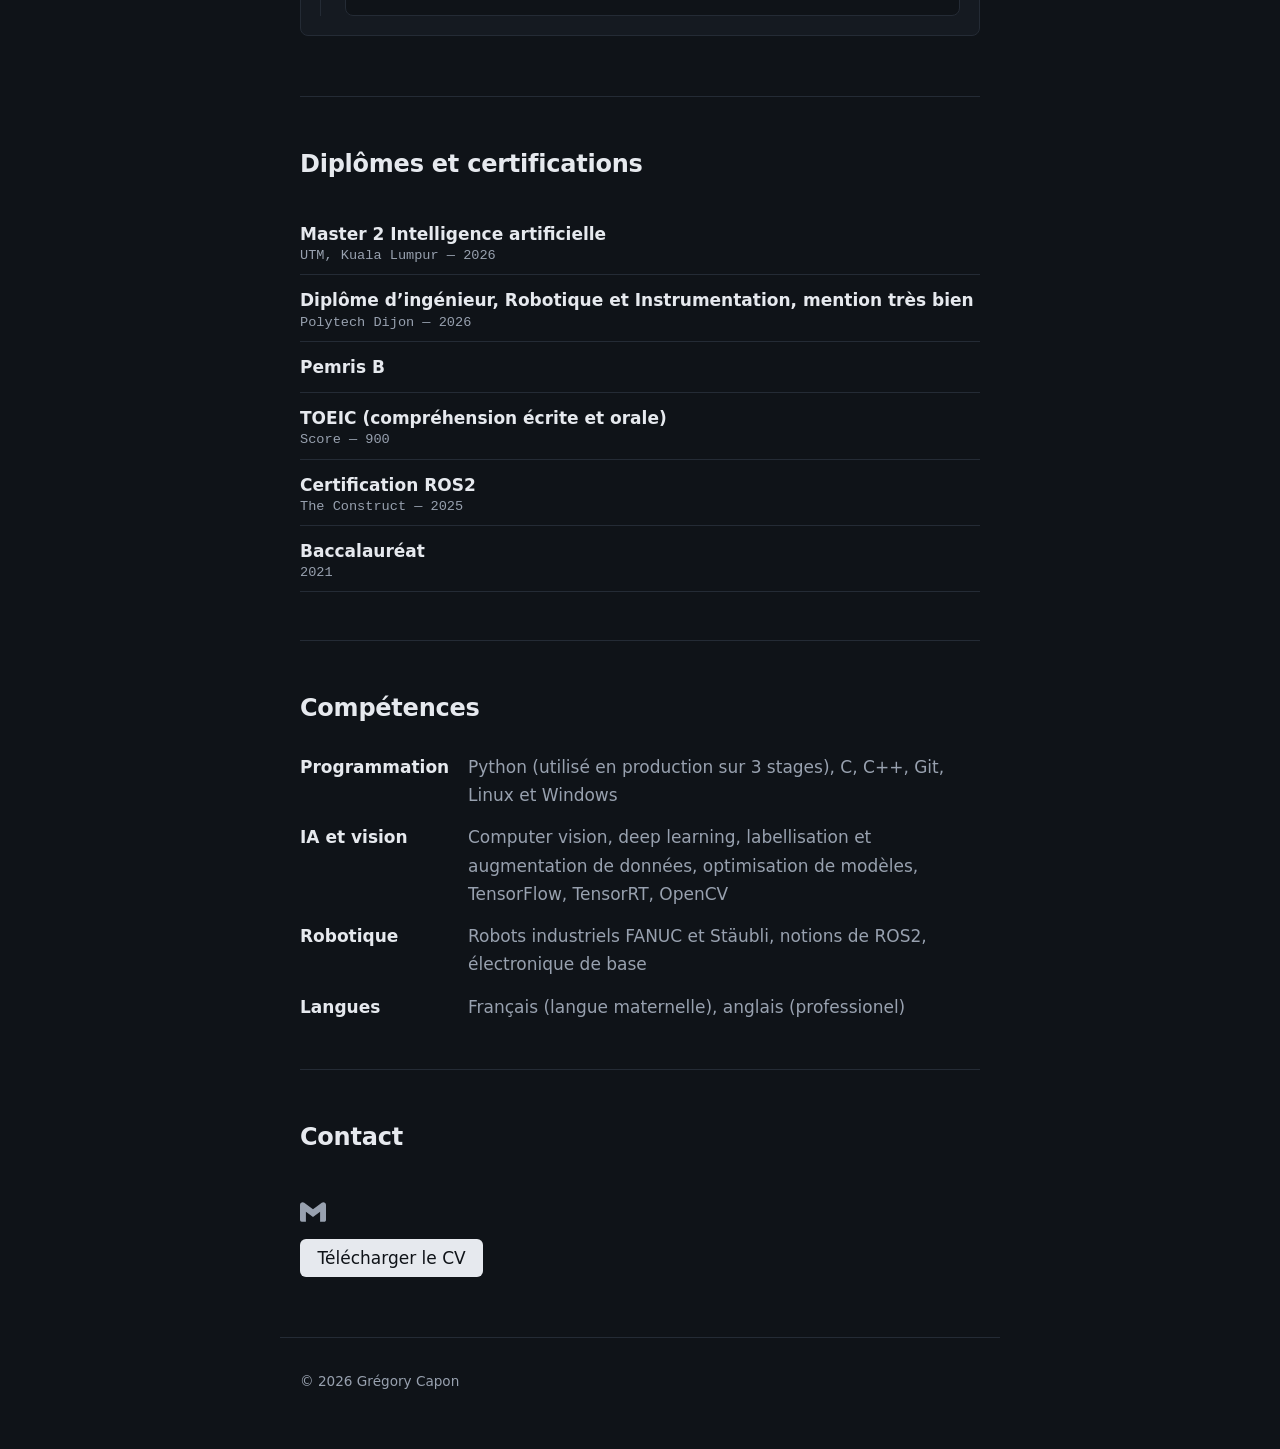
==== commit d238858b: "Update index.html" ====
--- a/index.html
+++ b/index.html
@@ -31,8 +31,7 @@
   <section id="competences"><h2>Compétences</h2><dl class="skills" id="skills"></dl></section>
   <section id="contact">
     <h2>Contact</h2>
-    <p>Un poste, un projet, une question : écris-moi.</p>
-    <p class="contact">
+      <p class="contact">
       <a class="icon" id="mail" data-tip="capongregory68@gmail.com" href="mailto:capongregory68@gmail.com" target="_blank" rel="noopener" aria-label="Écrire un e-mail"><svg viewBox="0 0 24 24" width="26" height="26" fill="currentColor" aria-hidden="true"><path d="M24 5.457v13.909c0 .904-.732 1.636-1.636 1.636h-3.819V11.73L12 16.64l-6.545-4.91v9.273H1.636A1.636 1.636 0 0 1 0 19.366V5.457c0-2.023 2.309-3.178 3.927-1.964L5.455 4.64 12 9.548l6.545-4.91 1.528-1.145C21.69 2.28 24 3.434 24 5.457z"/></svg></a>
       <a class="icon" id="linkedin" data-tip="LinkedIn" href="#" target="_blank" rel="noopener" aria-label="LinkedIn" hidden><svg viewBox="0 0 24 24" width="26" height="26" fill="currentColor" aria-hidden="true"><path d="M20.447 20.452h-3.554v-5.569c0-1.328-.027-3.037-1.852-3.037-1.853 0-2.136 1.445-2.136 2.939v5.667H9.351V9h3.414v1.561h.046c.477-.9 1.637-1.85 3.37-1.85 3.601 0 4.267 2.37 4.267 5.455v6.286zM5.337 7.433a2.062 2.062 0 01-2.063-2.065 2.064 2.064 0 112.063 2.065zm1.782 13.019H3.555V9h3.564v11.452zM22.225 0H1.771C.792 0 0 .774 0 1.729v20.542C0 23.227.792 24 1.771 24h20.451C23.2 24 24 23.227 24 22.271V1.729C24 .774 23.2 0 22.222 0h.003z"/></svg></a>
     </p>
